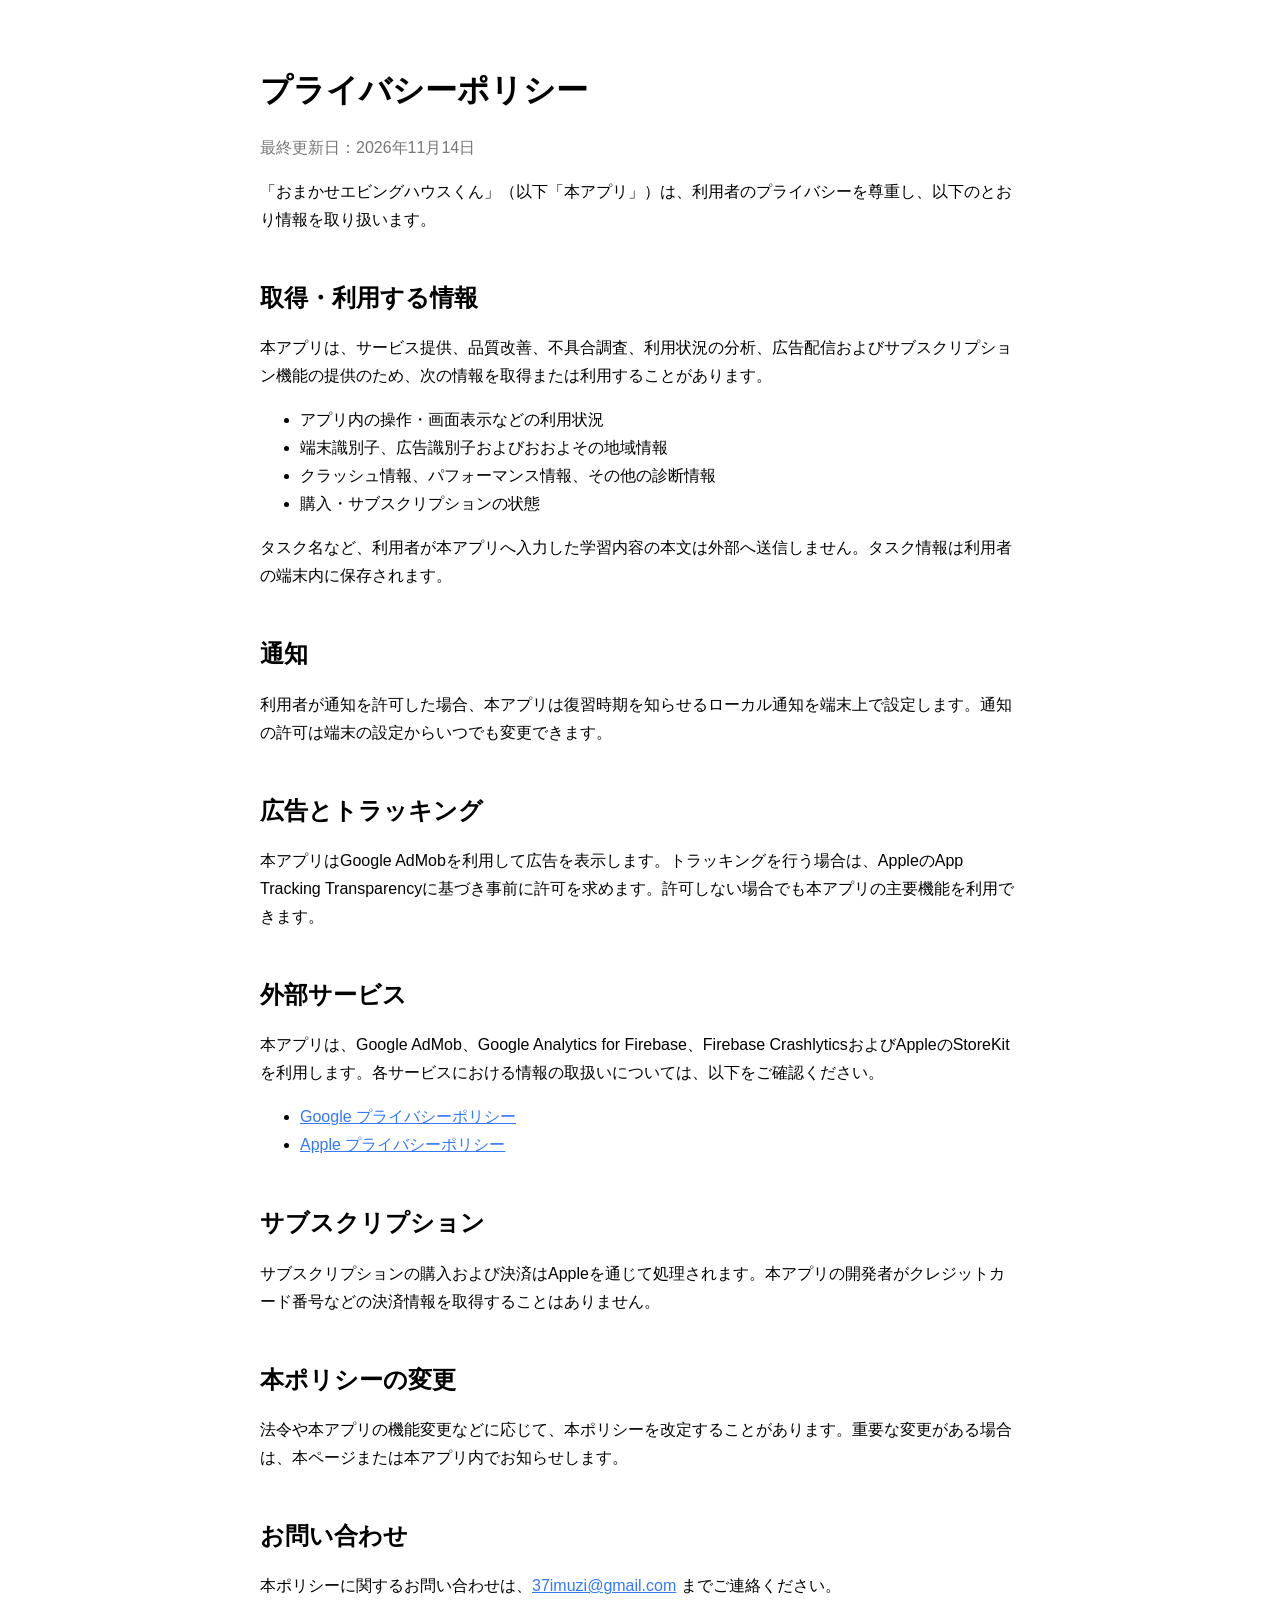
==== docs/privacy-policy/index.html @ 052ff0ce "fix: add functional privacy policy link" ====
<!doctype html>
<html lang="ja">
<head>
  <meta charset="utf-8">
  <meta name="viewport" content="width=device-width, initial-scale=1">
  <title>プライバシーポリシー | おまかせエビングハウスくん</title>
  <meta name="description" content="おまかせエビングハウスくんのプライバシーポリシーです。">
  <style>
    :root { color-scheme: light dark; font-family: -apple-system, BlinkMacSystemFont, "Helvetica Neue", sans-serif; }
    body { max-width: 760px; margin: 0 auto; padding: 48px 24px; line-height: 1.75; }
    h1, h2 { line-height: 1.35; }
    h2 { margin-top: 2em; }
    a { color: #3478f6; overflow-wrap: anywhere; }
    .updated { color: #777; }
  </style>
</head>
<body>
  <main>
    <h1>プライバシーポリシー</h1>
    <p class="updated">最終更新日：2026年11月14日</p>
    <p>「おまかせエビングハウスくん」（以下「本アプリ」）は、利用者のプライバシーを尊重し、以下のとおり情報を取り扱います。</p>

    <h2>取得・利用する情報</h2>
    <p>本アプリは、サービス提供、品質改善、不具合調査、利用状況の分析、広告配信およびサブスクリプション機能の提供のため、次の情報を取得または利用することがあります。</p>
    <ul>
      <li>アプリ内の操作・画面表示などの利用状況</li>
      <li>端末識別子、広告識別子およびおおよその地域情報</li>
      <li>クラッシュ情報、パフォーマンス情報、その他の診断情報</li>
      <li>購入・サブスクリプションの状態</li>
    </ul>
    <p>タスク名など、利用者が本アプリへ入力した学習内容の本文は外部へ送信しません。タスク情報は利用者の端末内に保存されます。</p>

    <h2>通知</h2>
    <p>利用者が通知を許可した場合、本アプリは復習時期を知らせるローカル通知を端末上で設定します。通知の許可は端末の設定からいつでも変更できます。</p>

    <h2>広告とトラッキング</h2>
    <p>本アプリはGoogle AdMobを利用して広告を表示します。トラッキングを行う場合は、AppleのApp Tracking Transparencyに基づき事前に許可を求めます。許可しない場合でも本アプリの主要機能を利用できます。</p>

    <h2>外部サービス</h2>
    <p>本アプリは、Google AdMob、Google Analytics for Firebase、Firebase CrashlyticsおよびAppleのStoreKitを利用します。各サービスにおける情報の取扱いについては、以下をご確認ください。</p>
    <ul>
      <li><a href="https://policies.google.com/privacy">Google プライバシーポリシー</a></li>
      <li><a href="https://www.apple.com/legal/privacy/">Apple プライバシーポリシー</a></li>
    </ul>

    <h2>サブスクリプション</h2>
    <p>サブスクリプションの購入および決済はAppleを通じて処理されます。本アプリの開発者がクレジットカード番号などの決済情報を取得することはありません。</p>

    <h2>本ポリシーの変更</h2>
    <p>法令や本アプリの機能変更などに応じて、本ポリシーを改定することがあります。重要な変更がある場合は、本ページまたは本アプリ内でお知らせします。</p>

    <h2>お問い合わせ</h2>
    <p>本ポリシーに関するお問い合わせは、<a href="mailto:37imuzi@gmail.com">37imuzi@gmail.com</a> までご連絡ください。</p>
  </main>
</body>
</html>
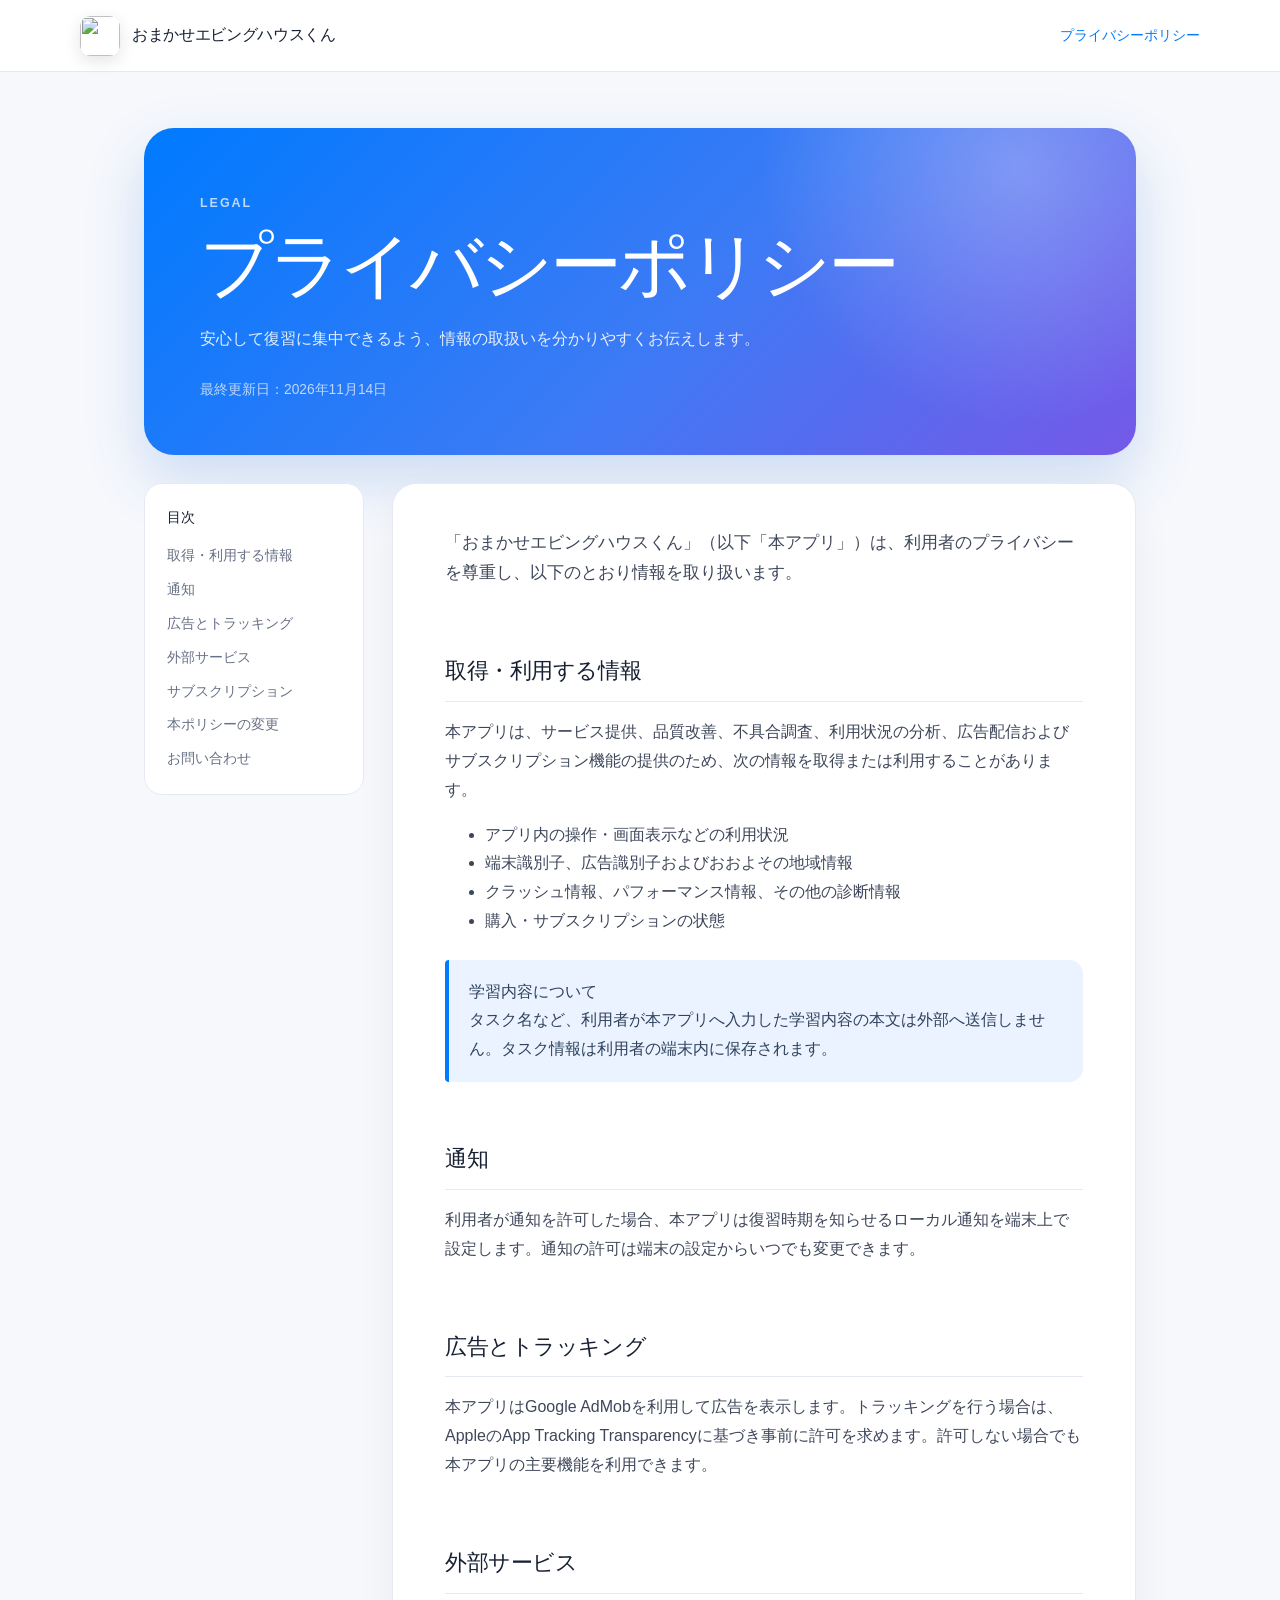
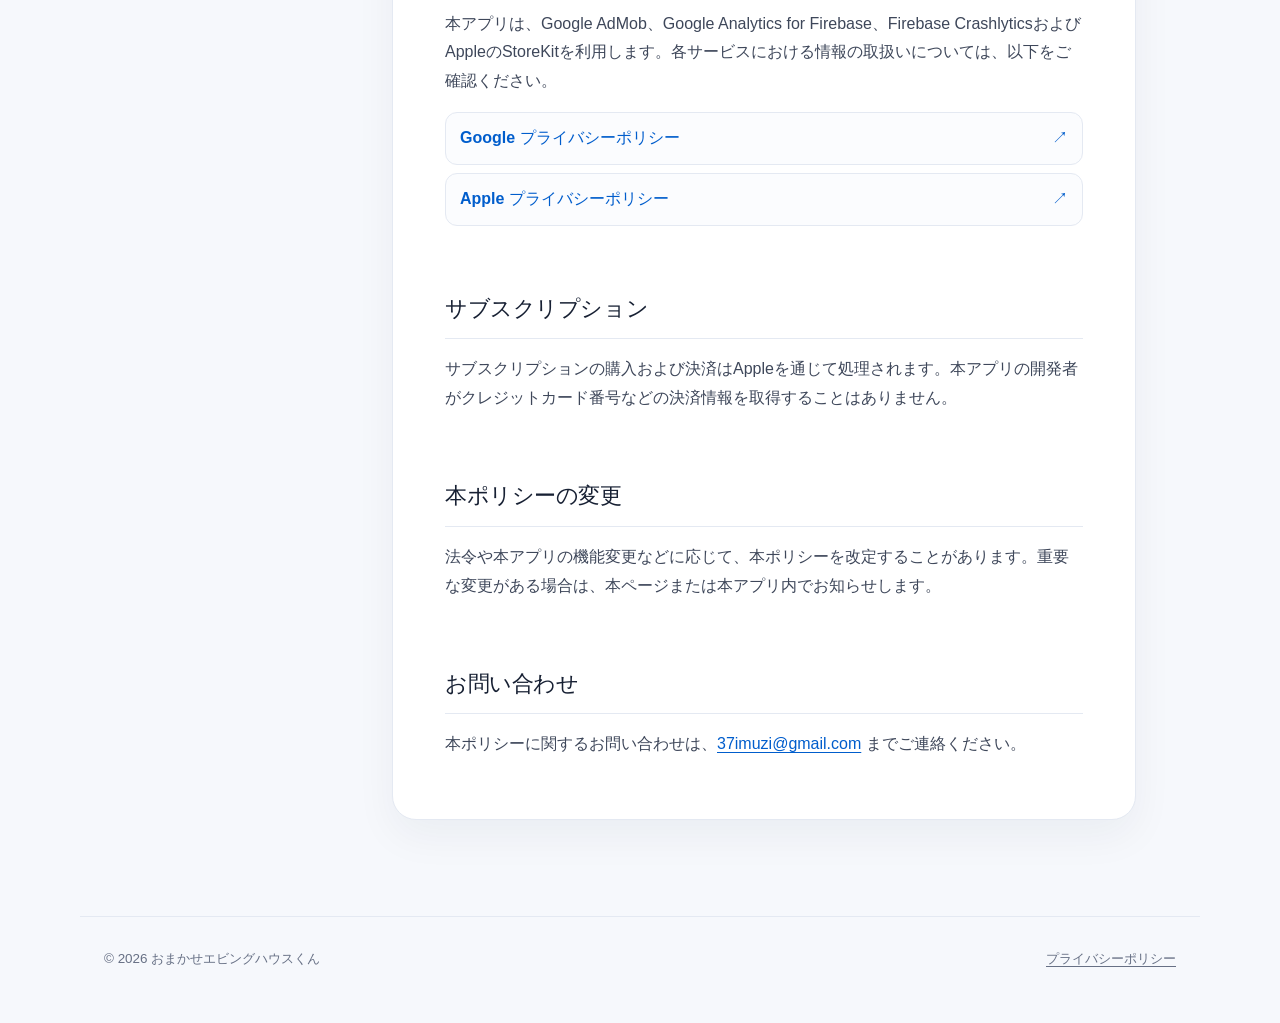
==== commit f7980199: "style: polish app privacy site" ====
--- a/docs/privacy-policy/index.html
+++ b/docs/privacy-policy/index.html
@@ -3,54 +3,98 @@
 <head>
   <meta charset="utf-8">
   <meta name="viewport" content="width=device-width, initial-scale=1">
+  <meta name="theme-color" content="#007aff">
   <title>プライバシーポリシー | おまかせエビングハウスくん</title>
   <meta name="description" content="おまかせエビングハウスくんのプライバシーポリシーです。">
-  <style>
-    :root { color-scheme: light dark; font-family: -apple-system, BlinkMacSystemFont, "Helvetica Neue", sans-serif; }
-    body { max-width: 760px; margin: 0 auto; padding: 48px 24px; line-height: 1.75; }
-    h1, h2 { line-height: 1.35; }
-    h2 { margin-top: 2em; }
-    a { color: #3478f6; overflow-wrap: anywhere; }
-    .updated { color: #777; }
-  </style>
+  <link rel="icon" href="https://raw.githubusercontent.com/izuminanami/EbbinghausReminder/main/icon_light.png">
+  <link rel="stylesheet" href="../assets/styles.css">
 </head>
 <body>
-  <main>
-    <h1>プライバシーポリシー</h1>
-    <p class="updated">最終更新日：2026年11月14日</p>
-    <p>「おまかせエビングハウスくん」（以下「本アプリ」）は、利用者のプライバシーを尊重し、以下のとおり情報を取り扱います。</p>
+  <header class="site-header">
+    <a class="brand" href="../" aria-label="おまかせエビングハウスくん ホーム">
+      <img src="https://raw.githubusercontent.com/izuminanami/EbbinghausReminder/main/icon_light.png" alt="" width="40" height="40">
+      <span>おまかせエビングハウスくん</span>
+    </a>
+    <nav aria-label="メインナビゲーション">
+      <a class="active" href="./">プライバシーポリシー</a>
+    </nav>
+  </header>
 
-    <h2>取得・利用する情報</h2>
-    <p>本アプリは、サービス提供、品質改善、不具合調査、利用状況の分析、広告配信およびサブスクリプション機能の提供のため、次の情報を取得または利用することがあります。</p>
-    <ul>
-      <li>アプリ内の操作・画面表示などの利用状況</li>
-      <li>端末識別子、広告識別子およびおおよその地域情報</li>
-      <li>クラッシュ情報、パフォーマンス情報、その他の診断情報</li>
-      <li>購入・サブスクリプションの状態</li>
-    </ul>
-    <p>タスク名など、利用者が本アプリへ入力した学習内容の本文は外部へ送信しません。タスク情報は利用者の端末内に保存されます。</p>
+  <main class="policy-layout">
+    <section class="policy-hero">
+      <p class="eyebrow">LEGAL</p>
+      <h1>プライバシーポリシー</h1>
+      <p>安心して復習に集中できるよう、情報の取扱いを分かりやすくお伝えします。</p>
+      <p class="updated">最終更新日：2026年11月14日</p>
+    </section>
 
-    <h2>通知</h2>
-    <p>利用者が通知を許可した場合、本アプリは復習時期を知らせるローカル通知を端末上で設定します。通知の許可は端末の設定からいつでも変更できます。</p>
+    <div class="policy-grid">
+      <aside class="toc" aria-label="目次">
+        <strong>目次</strong>
+        <a href="#information">取得・利用する情報</a>
+        <a href="#notifications">通知</a>
+        <a href="#advertising">広告とトラッキング</a>
+        <a href="#services">外部サービス</a>
+        <a href="#subscription">サブスクリプション</a>
+        <a href="#changes">本ポリシーの変更</a>
+        <a href="#contact">お問い合わせ</a>
+      </aside>
 
-    <h2>広告とトラッキング</h2>
-    <p>本アプリはGoogle AdMobを利用して広告を表示します。トラッキングを行う場合は、AppleのApp Tracking Transparencyに基づき事前に許可を求めます。許可しない場合でも本アプリの主要機能を利用できます。</p>
+      <article class="policy-card">
+        <p>「おまかせエビングハウスくん」（以下「本アプリ」）は、利用者のプライバシーを尊重し、以下のとおり情報を取り扱います。</p>
 
-    <h2>外部サービス</h2>
-    <p>本アプリは、Google AdMob、Google Analytics for Firebase、Firebase CrashlyticsおよびAppleのStoreKitを利用します。各サービスにおける情報の取扱いについては、以下をご確認ください。</p>
-    <ul>
-      <li><a href="https://policies.google.com/privacy">Google プライバシーポリシー</a></li>
-      <li><a href="https://www.apple.com/legal/privacy/">Apple プライバシーポリシー</a></li>
-    </ul>
+        <section id="information">
+          <h2>取得・利用する情報</h2>
+          <p>本アプリは、サービス提供、品質改善、不具合調査、利用状況の分析、広告配信およびサブスクリプション機能の提供のため、次の情報を取得または利用することがあります。</p>
+          <ul>
+            <li>アプリ内の操作・画面表示などの利用状況</li>
+            <li>端末識別子、広告識別子およびおおよその地域情報</li>
+            <li>クラッシュ情報、パフォーマンス情報、その他の診断情報</li>
+            <li>購入・サブスクリプションの状態</li>
+          </ul>
+          <div class="notice"><strong>学習内容について</strong><br>タスク名など、利用者が本アプリへ入力した学習内容の本文は外部へ送信しません。タスク情報は利用者の端末内に保存されます。</div>
+        </section>
 
-    <h2>サブスクリプション</h2>
-    <p>サブスクリプションの購入および決済はAppleを通じて処理されます。本アプリの開発者がクレジットカード番号などの決済情報を取得することはありません。</p>
+        <section id="notifications">
+          <h2>通知</h2>
+          <p>利用者が通知を許可した場合、本アプリは復習時期を知らせるローカル通知を端末上で設定します。通知の許可は端末の設定からいつでも変更できます。</p>
+        </section>
 
-    <h2>本ポリシーの変更</h2>
-    <p>法令や本アプリの機能変更などに応じて、本ポリシーを改定することがあります。重要な変更がある場合は、本ページまたは本アプリ内でお知らせします。</p>
+        <section id="advertising">
+          <h2>広告とトラッキング</h2>
+          <p>本アプリはGoogle AdMobを利用して広告を表示します。トラッキングを行う場合は、AppleのApp Tracking Transparencyに基づき事前に許可を求めます。許可しない場合でも本アプリの主要機能を利用できます。</p>
+        </section>
 
-    <h2>お問い合わせ</h2>
-    <p>本ポリシーに関するお問い合わせは、<a href="mailto:37imuzi@gmail.com">37imuzi@gmail.com</a> までご連絡ください。</p>
+        <section id="services">
+          <h2>外部サービス</h2>
+          <p>本アプリは、Google AdMob、Google Analytics for Firebase、Firebase CrashlyticsおよびAppleのStoreKitを利用します。各サービスにおける情報の取扱いについては、以下をご確認ください。</p>
+          <ul class="link-list">
+            <li><a href="https://policies.google.com/privacy">Google プライバシーポリシー <span aria-hidden="true">↗</span></a></li>
+            <li><a href="https://www.apple.com/legal/privacy/">Apple プライバシーポリシー <span aria-hidden="true">↗</span></a></li>
+          </ul>
+        </section>
+
+        <section id="subscription">
+          <h2>サブスクリプション</h2>
+          <p>サブスクリプションの購入および決済はAppleを通じて処理されます。本アプリの開発者がクレジットカード番号などの決済情報を取得することはありません。</p>
+        </section>
+
+        <section id="changes">
+          <h2>本ポリシーの変更</h2>
+          <p>法令や本アプリの機能変更などに応じて、本ポリシーを改定することがあります。重要な変更がある場合は、本ページまたは本アプリ内でお知らせします。</p>
+        </section>
+
+        <section id="contact">
+          <h2>お問い合わせ</h2>
+          <p>本ポリシーに関するお問い合わせは、<a href="mailto:37imuzi@gmail.com">37imuzi@gmail.com</a> までご連絡ください。</p>
+        </section>
+      </article>
+    </div>
   </main>
+
+  <footer class="site-footer">
+    <span>© 2026 おまかせエビングハウスくん</span>
+    <a href="./">プライバシーポリシー</a>
+  </footer>
 </body>
 </html>
--- a/docs/assets/styles.css
+++ b/docs/assets/styles.css
@@ -0,0 +1,97 @@
+:root {
+  color-scheme: light;
+  --primary: #007aff;
+  --primary-dark: #005dcc;
+  --ink: #172033;
+  --muted: #677085;
+  --line: #e4e9f2;
+  --surface: #ffffff;
+  --background: #f6f8fc;
+  --tint: #eaf3ff;
+  font-family: -apple-system, BlinkMacSystemFont, "Hiragino Sans", "Yu Gothic", "Helvetica Neue", sans-serif;
+  font-synthesis: none;
+}
+
+* { box-sizing: border-box; }
+html { scroll-behavior: smooth; }
+body { margin: 0; color: var(--ink); background: var(--background); line-height: 1.8; }
+a { color: var(--primary-dark); text-underline-offset: 3px; }
+
+.site-header {
+  display: flex;
+  align-items: center;
+  justify-content: space-between;
+  min-height: 72px;
+  padding: 12px max(24px, calc((100vw - 1120px) / 2));
+  background: rgba(255, 255, 255, .92);
+  border-bottom: 1px solid var(--line);
+  backdrop-filter: blur(16px);
+  position: sticky;
+  top: 0;
+  z-index: 10;
+}
+.brand { display: inline-flex; align-items: center; gap: 12px; color: var(--ink); font-weight: 750; text-decoration: none; letter-spacing: -.02em; }
+.brand img { border-radius: 11px; box-shadow: 0 5px 16px rgba(23, 32, 51, .12); background: #fff; }
+nav a { color: var(--muted); font-size: .9rem; font-weight: 650; text-decoration: none; }
+nav a:hover, nav a.active { color: var(--primary); }
+
+main { max-width: 1120px; margin: 0 auto; padding: 72px 24px 96px; }
+.hero { display: grid; grid-template-columns: minmax(0, 1.4fr) minmax(240px, .6fr); align-items: center; gap: 72px; min-height: 540px; }
+.eyebrow { color: var(--primary); font-size: .78rem; font-weight: 800; letter-spacing: .16em; text-transform: uppercase; }
+.hero h1, .policy-hero h1 { margin: 12px 0 20px; font-size: clamp(2.8rem, 7vw, 5.3rem); line-height: 1.08; letter-spacing: -.055em; }
+.lead { max-width: 670px; margin-bottom: 32px; color: var(--muted); font-size: 1.14rem; }
+.button { display: inline-flex; padding: 12px 20px; border-radius: 999px; color: #fff; background: var(--primary); box-shadow: 0 10px 24px rgba(0, 122, 255, .24); font-weight: 700; text-decoration: none; }
+.button:hover { background: var(--primary-dark); transform: translateY(-1px); }
+.app-mark { display: grid; place-items: center; aspect-ratio: 1; border-radius: 32%; background: linear-gradient(145deg, #fff 10%, #eaf3ff); box-shadow: 0 30px 80px rgba(23, 32, 51, .16); transform: rotate(3deg); overflow: hidden; }
+.app-mark img { width: 100%; height: 100%; object-fit: cover; }
+
+.feature-grid { display: grid; grid-template-columns: repeat(3, 1fr); gap: 20px; }
+.feature-card { padding: 28px; border: 1px solid var(--line); border-radius: 22px; background: var(--surface); box-shadow: 0 14px 36px rgba(23, 32, 51, .05); }
+.feature-icon { display: grid; place-items: center; width: 42px; height: 42px; border-radius: 13px; color: var(--primary); background: var(--tint); font-weight: 800; }
+.feature-card h2 { margin: 18px 0 6px; font-size: 1.15rem; }
+.feature-card p { margin: 0; color: var(--muted); font-size: .94rem; }
+
+.policy-layout { max-width: 1040px; padding-top: 56px; }
+.policy-hero { padding: 52px 56px; border-radius: 30px; color: #fff; background: radial-gradient(circle at 88% 12%, rgba(255,255,255,.28), transparent 28%), linear-gradient(135deg, #007aff, #3d7af5 55%, #7559e8); box-shadow: 0 24px 60px rgba(0, 86, 204, .18); }
+.policy-hero .eyebrow { color: rgba(255,255,255,.72); }
+.policy-hero h1 { font-size: clamp(2.3rem, 6vw, 4.5rem); }
+.policy-hero > p:not(.eyebrow, .updated) { max-width: 650px; margin: 0; color: rgba(255,255,255,.88); }
+.updated { margin: 24px 0 0; color: rgba(255,255,255,.7); font-size: .86rem; }
+.policy-grid { display: grid; grid-template-columns: 220px minmax(0, 1fr); align-items: start; gap: 28px; margin-top: 28px; }
+.toc { display: flex; flex-direction: column; gap: 9px; position: sticky; top: 100px; padding: 22px; border: 1px solid var(--line); border-radius: 18px; background: var(--surface); font-size: .86rem; }
+.toc strong { margin-bottom: 5px; }
+.toc a { color: var(--muted); text-decoration: none; }
+.toc a:hover { color: var(--primary); }
+.policy-card { padding: 44px 52px; border: 1px solid var(--line); border-radius: 24px; background: var(--surface); box-shadow: 0 16px 42px rgba(23, 32, 51, .05); }
+.policy-card > p:first-child { margin-top: 0; font-size: 1.04rem; }
+.policy-card section { scroll-margin-top: 100px; padding-top: 18px; }
+.policy-card h2 { margin: 30px 0 12px; padding-bottom: 10px; border-bottom: 1px solid var(--line); font-size: 1.35rem; letter-spacing: -.02em; }
+.policy-card p, .policy-card li { color: #3e475a; }
+.notice { margin: 24px 0 10px; padding: 18px 20px; border-left: 4px solid var(--primary); border-radius: 4px 14px 14px 4px; background: var(--tint); color: #30425d; }
+.link-list { padding: 0; list-style: none; }
+.link-list a { display: flex; justify-content: space-between; padding: 11px 14px; margin: 8px 0; border: 1px solid var(--line); border-radius: 12px; background: #fbfcfe; font-weight: 650; text-decoration: none; }
+
+.site-footer { display: flex; justify-content: space-between; gap: 20px; max-width: 1120px; margin: 0 auto; padding: 30px 24px 52px; border-top: 1px solid var(--line); color: var(--muted); font-size: .84rem; }
+.site-footer a { color: var(--muted); }
+
+@media (max-width: 780px) {
+  .site-header { padding: 10px 18px; }
+  .brand span { max-width: 170px; font-size: .82rem; line-height: 1.3; }
+  nav { display: none; }
+  main { padding: 48px 18px 72px; }
+  .hero { grid-template-columns: 1fr; min-height: auto; gap: 44px; }
+  .home-hero { text-align: center; }
+  .home-hero .lead { margin-inline: auto; }
+  .app-mark { width: min(72vw, 310px); margin: 0 auto; order: -1; }
+  .feature-grid { grid-template-columns: 1fr; }
+  .policy-hero { padding: 38px 26px; border-radius: 22px; }
+  .policy-grid { grid-template-columns: 1fr; }
+  .toc { display: none; }
+  .policy-card { padding: 26px 22px; }
+  .site-footer { flex-direction: column; padding-inline: 18px; }
+}
+
+@media (prefers-reduced-motion: no-preference) {
+  .button, .feature-card { transition: transform .18s ease, box-shadow .18s ease, background-color .18s ease; }
+  .feature-card:hover { transform: translateY(-3px); box-shadow: 0 18px 42px rgba(23, 32, 51, .09); }
+}
